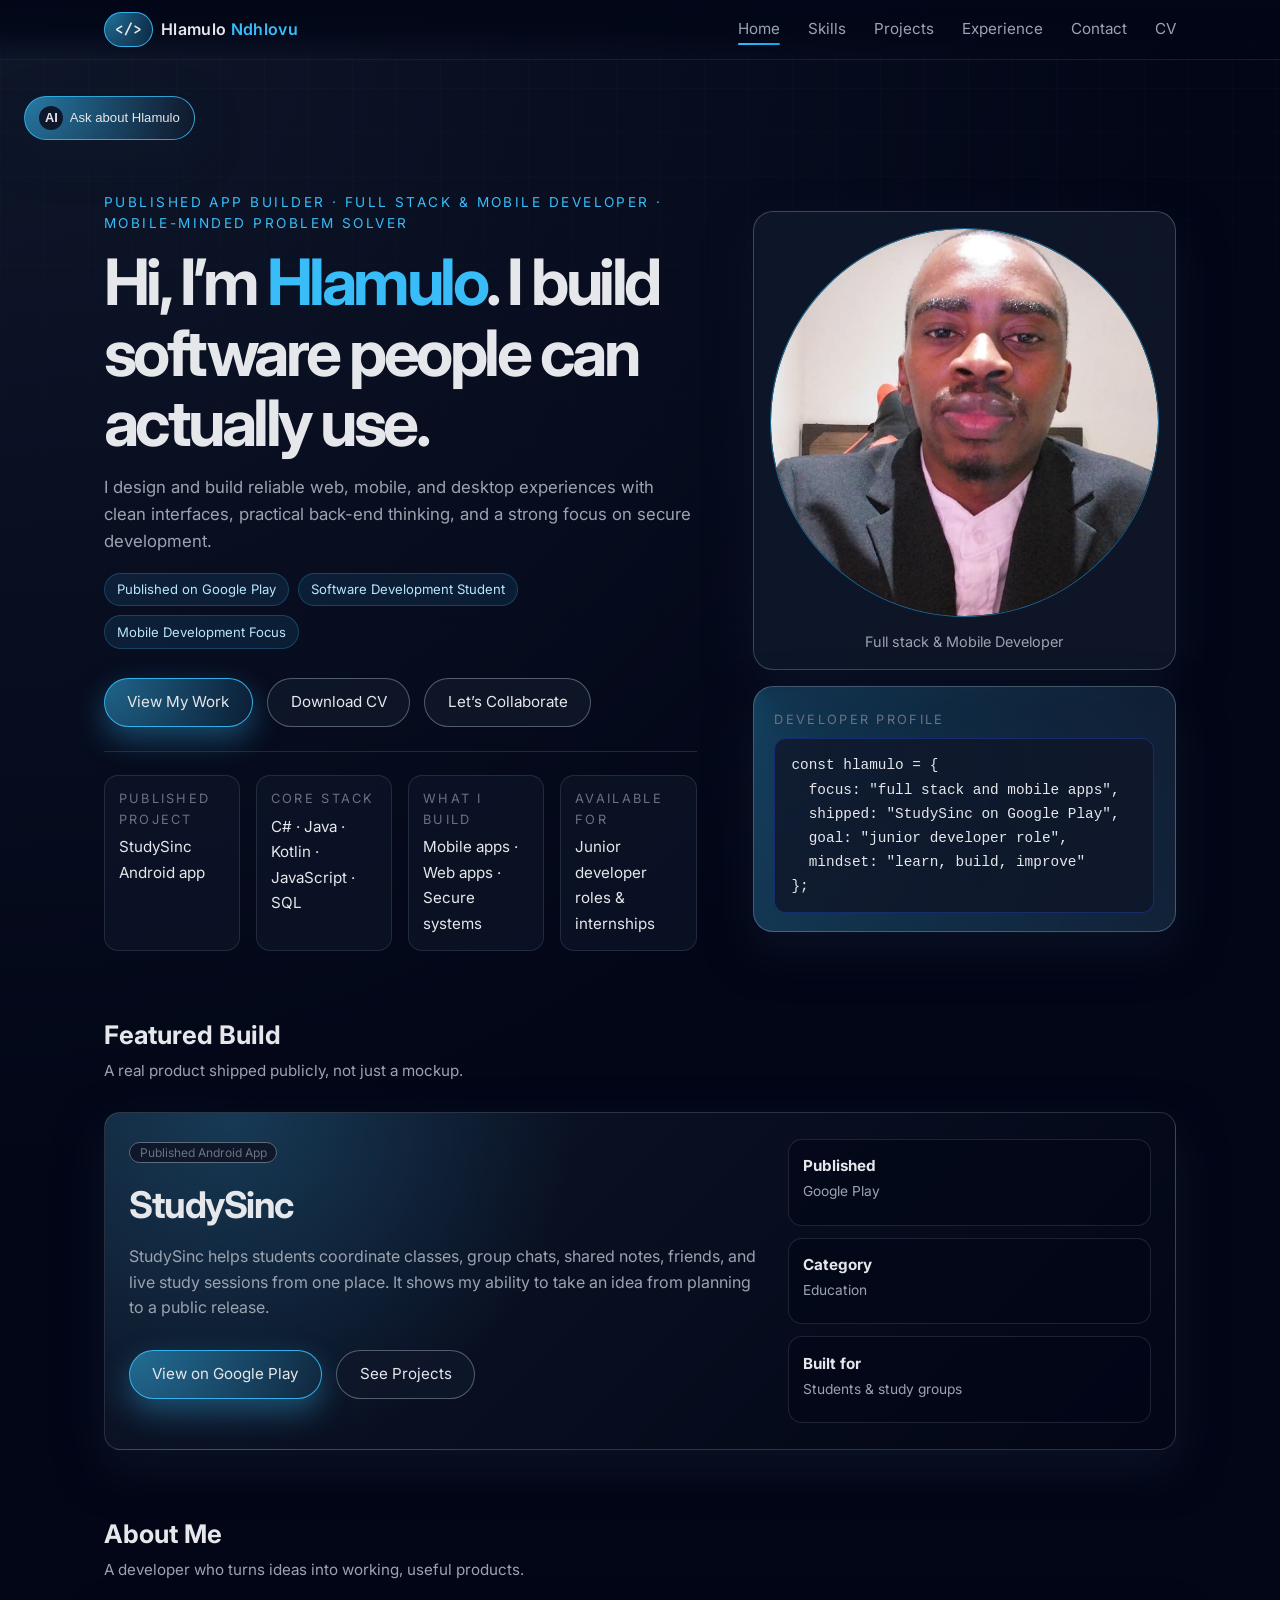
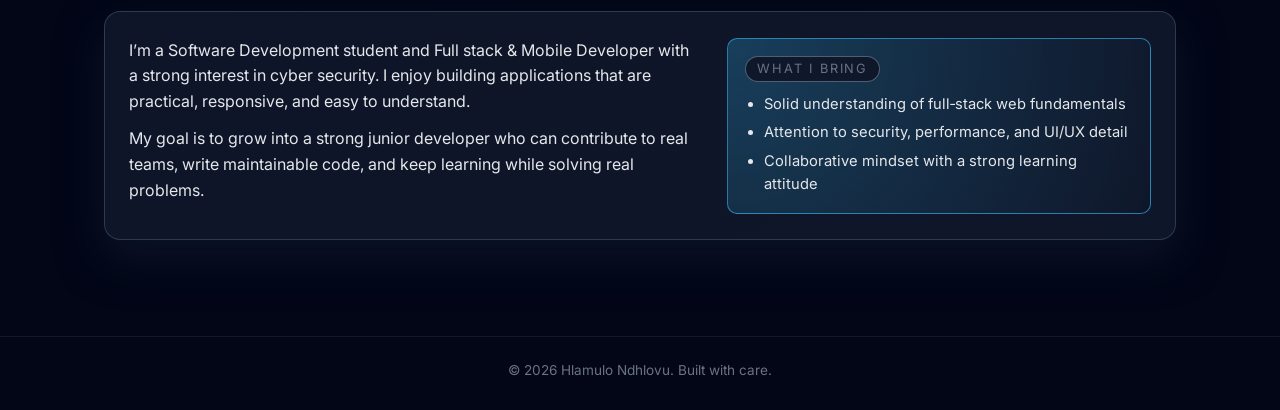
==== Portfolio/index.html @ 9fe0b308 "Add files via upload" ====
<!DOCTYPE html>
<html lang="en">
<head>
    <meta charset="UTF-8" />
    <meta name="viewport" content="width=device-width, initial-scale=1.0" />
    <title>Hlamulo Ndhlovu | Full stack & Mobile Developer</title>

    <!-- Fonts -->
    <link rel="preconnect" href="https://fonts.googleapis.com" />
    <link rel="preconnect" href="https://fonts.gstatic.com" crossorigin />
    <link href="https://fonts.googleapis.com/css2?family=Inter:wght@300;400;500;600;700&family=Fira+Code:wght@400;500&display=swap" rel="stylesheet" />

    <!-- Styles -->
    <link rel="stylesheet" href="style.css" />
    <link rel="stylesheet" href="mediaqueries.css" />
</head>
<body>
    <!-- Header / Navigation -->
    <header class="site-header">
        <nav class="nav" id="desktop-nav">
            <div class="nav-left">
                <a href="#hero" class="logo">
                    <span class="logo-mark">&lt;/&gt;</span>
                    <span class="logo-text">Hlamulo<span> Ndhlovu</span></span>
                </a>
            </div>
            <button class="nav-toggle" aria-label="Toggle navigation" id="nav-toggle">
                <span></span>
                <span></span>
            </button>
            <ul class="nav-links" id="nav-links">
                <li><a href="index.html">Home</a></li>
                <li><a href="skills.html">Skills</a></li>
                <li><a href="projects.html">Projects</a></li>
                <li><a href="experience.html">Experience</a></li>
                <li><a href="contact.html">Contact</a></li>
                <li><a href="cv.html">CV</a></li>
            </ul>
        </nav>
    </header>

    <!-- Hero Section -->
    <main>
        <section class="hero" id="hero">
            <div class="hero-content">
                <p class="hero-eyebrow">Published app builder · Full stack & Mobile Developer · Mobile-minded problem solver</p>
                <h1>Hi, I’m <span class="accent">Hlamulo</span>. I build software people can actually use.</h1>
                <p class="hero-subtitle">
                    I design and build reliable web, mobile, and desktop experiences with clean interfaces,
                    practical back-end thinking, and a strong focus on secure development.
                </p>
                <div class="hero-badges">
                    <span>Published on Google Play</span>
                    <span>Software Development Student</span>
                    <span>Mobile Development Focus</span>
                </div>
                <div class="hero-actions">
                    <a href="projects.html" class="btn primary">View My Work</a>
                    <a href="Hlamulo's Resume.pdf" class="btn ghost" download>Download CV</a>
                    <a href="contact.html" class="btn ghost">Let’s Collaborate</a>
                </div>
                <div class="hero-meta">
                    <div>
                        <span class="hero-label">Published project</span>
                        <span class="hero-value">StudySinc Android app</span>
                    </div>
                    <div>
                        <span class="hero-label">Core stack</span>
                        <span class="hero-value">C# · Java · Kotlin · JavaScript · SQL</span>
                    </div>
                    <div>
                        <span class="hero-label">What I build</span>
                        <span class="hero-value">Mobile apps · Web apps · Secure systems</span>
                    </div>
                    <div>
                        <span class="hero-label">Available for</span>
                        <span class="hero-value">Junior developer roles & internships</span>
                    </div>
                </div>
            </div>
            <div class="hero-aside">
                <div class="profile-photo-card">
                    <div class="profile-photo-frame">
                        <img
                            src="assets/profile-photo.jpg"
                            alt="Portrait of Hlamulo Ndhlovu"
                            onerror="this.style.display='none'; this.nextElementSibling.style.display='grid';"
                        />
                        <div class="profile-photo-placeholder">
                            <span>HN</span>
                            <small>Add your photo as<br />assets/profile-photo.jpg</small>
                        </div>
                    </div>
                    <p class="profile-photo-caption">Full stack & Mobile Developer</p>
                </div>
                <div class="hero-card">
                    <p class="code-title">Developer profile</p>
                    <pre class="code-block"><code>const hlamulo = {
  focus: "full stack and mobile apps",
  shipped: "StudySinc on Google Play",
  goal: "junior developer role",
  mindset: "learn, build, improve"
};</code></pre>
                </div>
            </div>
        </section>

        <section class="section spotlight-section">
            <div class="section-header">
                <h2>Featured Build</h2>
                <p>A real product shipped publicly, not just a mockup.</p>
            </div>
            <div class="section-body spotlight-card">
                <div>
                    <span class="project-tag">Published Android App</span>
                    <h3>StudySinc</h3>
                    <p>
                        StudySinc helps students coordinate classes, group chats, shared notes, friends,
                        and live study sessions from one place. It shows my ability to take an idea from
                        planning to a public release.
                    </p>
                    <div class="hero-actions">
                        <a href="https://play.google.com/store/apps/details?id=com.prokreatives.studysync&pcampaignid=web_share" class="btn primary" target="_blank" rel="noreferrer">View on Google Play</a>
                        <a href="projects.html" class="btn ghost">See Projects</a>
                    </div>
                </div>
                <div class="spotlight-metrics">
                    <div>
                        <strong>Published</strong>
                        <span>Google Play</span>
                    </div>
                    <div>
                        <strong>Category</strong>
                        <span>Education</span>
                    </div>
                    <div>
                        <strong>Built for</strong>
                        <span>Students & study groups</span>
                    </div>
                </div>
            </div>
        </section>

        <!-- About -->
        <section class="section" id="about">
            <div class="section-header">
                <h2>About Me</h2>
                <p>A developer who turns ideas into working, useful products.</p>
            </div>
            <div class="section-body about-grid">
                <div>
                    <p>
                        I’m a Software Development student and Full stack & Mobile Developer with a strong interest in cyber security.
                        I enjoy building applications that are practical, responsive, and easy to understand.
                    </p>
                    <p>
                        My goal is to grow into a strong junior developer who can contribute to real teams, write maintainable code,
                        and keep learning while solving real problems.
                    </p>
                </div>
                <div class="about-highlights">
                    <div class="pill-card">
                        <span class="pill-title">What I bring</span>
                        <ul>
                            <li>Solid understanding of full‑stack web fundamentals</li>
                            <li>Attention to security, performance, and UI/UX detail</li>
                            <li>Collaborative mindset with a strong learning attitude</li>
                        </ul>
                    </div>
                </div>
            </div>
        </section>
    </main>

    <footer class="site-footer">
        <p>© <span id="year"></span> Hlamulo Ndhlovu. Built with care.</p>
    </footer>

    <button class="ai-assistant-toggle" id="ai-toggle">
        <span>AI</span>
        <span>Ask about Hlamulo</span>
    </button>

    <div class="ai-assistant-window" id="ai-window">
        <div class="ai-assistant-header">
            <div class="ai-assistant-header-title">
                <div class="ai-assistant-avatar">H</div>
                <div class="ai-assistant-header-text">
                    <strong>Hlamulo AI</strong>
                    <span>Ask me about my skills, projects &amp; CV</span>
                </div>
            </div>
            <button class="ai-assistant-close" id="ai-close" aria-label="Close assistant">×</button>
        </div>
        <div class="ai-assistant-body" id="ai-messages">
            <div class="ai-message ai">
                Hi, I'm Hlamulo's portfolio assistant. Ask me about his skills, education, projects, CV, contact details, career goals, or what questions I can answer.
            </div>
        </div>
        <div class="ai-assistant-footer">
            <input
                type="text"
                class="ai-assistant-input"
                id="ai-input"
                placeholder="Ask something about Hlamulo..."
            />
            <button class="ai-assistant-send" id="ai-send">Send</button>
        </div>
    </div>

    <script src="script.js"></script>
</body>
</html>
---- Portfolio/style.css ----
/* =========================
   Base & Theme
   ========================= */
*,
*::before,
*::after {
    box-sizing: border-box;
    margin: 0;
    padding: 0;
}

:root {
    --bg: #020617;
    --bg-elevated: #020617;
    --bg-soft: #020617;
    --surface: #020617;
    --surface-soft: #020617;
    --border-subtle: rgba(148, 163, 184, 0.25);
    --accent: #38bdf8;
    --accent-soft: rgba(56, 189, 248, 0.15);
    --accent-strong: #0ea5e9;
    --text-main: #e5e7eb;
    --text-muted: #9ca3af;
    --text-subtle: #6b7280;
    --danger: #f97373;
    --shadow-soft: 0 18px 45px rgba(15, 23, 42, 0.75);
    --radius-lg: 16px;
    --radius-md: 10px;
    --radius-pill: 999px;
    --transition-fast: 0.18s ease-out;
    --transition-med: 0.24s ease;
    --nav-height: 72px;
}

html {
    scroll-behavior: smooth;
}

body {
    min-height: 100vh;
    font-family: "Inter", system-ui, -apple-system, BlinkMacSystemFont, "Segoe UI", sans-serif;
    background: radial-gradient(circle at top left, #0f172a 0, #020617 50%, #020617 100%);
    color: var(--text-main);
    line-height: 1.6;
    -webkit-font-smoothing: antialiased;
}

body::before {
    content: "";
    position: fixed;
    inset: 0;
    pointer-events: none;
    background:
        linear-gradient(rgba(148, 163, 184, 0.035) 1px, transparent 1px),
        linear-gradient(90deg, rgba(148, 163, 184, 0.035) 1px, transparent 1px);
    background-size: 44px 44px;
    mask-image: linear-gradient(to bottom, rgba(0, 0, 0, 0.85), transparent 75%);
    z-index: -1;
}

img {
    max-width: 100%;
    display: block;
}

a {
    color: inherit;
    text-decoration: none;
}

ul {
    list-style: none;
}

main {
    max-width: 1120px;
    margin: 0 auto;
    padding: 5.5rem 1.5rem 4rem;
}

.accent {
    color: var(--accent);
}

/* =========================
   Header & Navigation
   ========================= */
.site-header {
    position: sticky;
    top: 0;
    z-index: 20;
    backdrop-filter: blur(18px);
    background: linear-gradient(to bottom, rgba(2, 6, 23, 0.96), rgba(2, 6, 23, 0.85), transparent);
    border-bottom: 1px solid rgba(148, 163, 184, 0.15);
}

.nav {
    max-width: 1120px;
    margin: 0 auto;
    padding: 0.75rem 1.5rem;
    display: flex;
    align-items: center;
    justify-content: space-between;
    gap: 1rem;
}

.logo {
    display: inline-flex;
    align-items: center;
    gap: 0.5rem;
    font-weight: 600;
    letter-spacing: 0.02em;
    color: var(--text-main);
}

.logo-mark {
    padding: 0.3rem 0.6rem;
    border-radius: var(--radius-pill);
    background: radial-gradient(circle at 0 0, rgba(56, 189, 248, 0.6), rgba(56, 189, 248, 0.15));
    border: 1px solid rgba(56, 189, 248, 0.9);
    font-family: "Fira Code", ui-monospace, SFMono-Regular, Menlo, Monaco, Consolas, "Liberation Mono", "Courier New", monospace;
    font-size: 0.9rem;
}

.logo-text span:last-child {
    color: var(--accent);
}

.nav-links {
    display: flex;
    align-items: center;
    gap: 1.75rem;
    font-size: 0.95rem;
    color: var(--text-muted);
}

.nav-links a {
    position: relative;
    padding-block: 0.4rem;
    transition: color var(--transition-fast);
}

.nav-links a::after {
    content: "";
    position: absolute;
    left: 0;
    bottom: 0;
    width: 0;
    height: 2px;
    border-radius: 999px;
    background: linear-gradient(to right, var(--accent), var(--accent-strong));
    transition: width var(--transition-fast);
}

.nav-links a:hover {
    color: var(--text-main);
}

.nav-links a:hover::after,
.nav-links a.active::after {
    width: 100%;
}

.nav-toggle {
    display: none;
    width: 40px;
    height: 40px;
    border-radius: 999px;
    border: 1px solid rgba(148, 163, 184, 0.3);
    background: radial-gradient(circle at 30% 0, rgba(56, 189, 248, 0.3), rgba(15, 23, 42, 1));
    display: none;
    align-items: center;
    justify-content: center;
    gap: 6px;
    flex-direction: column;
    cursor: pointer;
    padding: 0;
}

.nav-toggle span {
    width: 18px;
    height: 2px;
    border-radius: 999px;
    background: #e5e7eb;
    transition: transform var(--transition-fast), opacity var(--transition-fast);
}

.nav-toggle.is-open span:nth-child(1) {
    transform: translateY(4px) rotate(45deg);
}

.nav-toggle.is-open span:nth-child(2) {
    transform: translateY(-4px) rotate(-45deg);
}

/* =========================
   Hero
   ========================= */
.hero {
    display: grid;
    grid-template-columns: minmax(0, 3.5fr) minmax(0, 2.5fr);
    gap: 3.5rem;
    align-items: center;
    padding-top: 2.75rem;
}

.hero-eyebrow {
    font-size: 0.85rem;
    text-transform: uppercase;
    letter-spacing: 0.18em;
    color: var(--accent);
    margin-bottom: 0.75rem;
}

.hero h1 {
    max-width: 44rem;
    font-size: clamp(2.8rem, 5vw, 4.8rem);
    line-height: 1.1;
    margin-bottom: 1rem;
    letter-spacing: -0.055em;
}

.hero-subtitle {
    color: var(--text-muted);
    max-width: 40rem;
    font-size: 1.05rem;
}

.hero-badges {
    display: flex;
    flex-wrap: wrap;
    gap: 0.55rem;
    margin-top: 1.1rem;
}

.hero-badges span {
    padding: 0.34rem 0.75rem;
    border-radius: var(--radius-pill);
    background: rgba(56, 189, 248, 0.1);
    border: 1px solid rgba(56, 189, 248, 0.24);
    color: #bae6fd;
    font-size: 0.82rem;
}

.hero-actions {
    margin: 1.8rem 0 1.5rem;
    display: flex;
    flex-wrap: wrap;
    gap: 0.9rem;
}

.btn {
    display: inline-flex;
    align-items: center;
    justify-content: center;
    gap: 0.35rem;
    padding: 0.72rem 1.4rem;
    border-radius: var(--radius-pill);
    font-size: 0.95rem;
    border: 1px solid transparent;
    cursor: pointer;
    transition: transform 0.14s ease-out, box-shadow 0.16s ease-out, background var(--transition-fast), border-color var(--transition-fast), color var(--transition-fast);
}

.btn.primary {
    background: radial-gradient(circle at 0 0, rgba(56, 189, 248, 0.5), rgba(56, 189, 248, 0.1));
    border-color: rgba(56, 189, 248, 0.9);
    color: #e5e7eb;
    box-shadow: 0 12px 30px rgba(56, 189, 248, 0.35);
}

.btn.primary:hover {
    transform: translateY(-1px);
    box-shadow: 0 16px 40px rgba(56, 189, 248, 0.5);
}

.btn.ghost {
    border-color: rgba(148, 163, 184, 0.5);
    background: rgba(15, 23, 42, 0.9);
    color: var(--text-main);
}

.btn.ghost:hover {
    border-color: rgba(56, 189, 248, 0.8);
    color: var(--accent);
}

.btn.full-width {
    width: 100%;
}

.hero-meta {
    display: grid;
    grid-template-columns: repeat(4, minmax(0, 1fr));
    gap: 1rem;
    padding-top: 1.4rem;
    border-top: 1px solid rgba(31, 41, 55, 1);
    margin-top: 0.75rem;
}

.hero-meta > div {
    padding: 0.85rem;
    border-radius: 14px;
    background: rgba(15, 23, 42, 0.62);
    border: 1px solid rgba(148, 163, 184, 0.18);
}

.hero-label {
    display: block;
    font-size: 0.8rem;
    text-transform: uppercase;
    letter-spacing: 0.18em;
    color: var(--text-subtle);
    margin-bottom: 0.25rem;
}

.hero-value {
    font-size: 0.95rem;
    color: var(--text-main);
}

.hero-aside {
    position: relative;
    display: grid;
    gap: 1rem;
}

.profile-photo-card {
    border-radius: 20px;
    padding: 1rem;
    background: rgba(15, 23, 42, 0.92);
    border: 1px solid rgba(148, 163, 184, 0.35);
    box-shadow: var(--shadow-soft);
}

.profile-photo-frame {
    aspect-ratio: 1 / 1;
    overflow: hidden;
    border-radius: 50%;
    border: 1px solid rgba(56, 189, 248, 0.45);
    background: radial-gradient(circle at 0 0, rgba(56, 189, 248, 0.25), rgba(2, 6, 23, 0.98));
}

.profile-photo-frame img,
.profile-photo-placeholder {
    width: 100%;
    height: 100%;
}

.profile-photo-frame img {
    border-radius: inherit;
    object-fit: cover;
}

.profile-photo-placeholder {
    display: grid;
    place-items: center;
    gap: 0.5rem;
    text-align: center;
    color: var(--text-muted);
}

.profile-photo-placeholder span {
    display: inline-flex;
    align-items: center;
    justify-content: center;
    width: 4rem;
    height: 4rem;
    border-radius: 999px;
    background: rgba(56, 189, 248, 0.16);
    border: 1px solid rgba(56, 189, 248, 0.6);
    color: var(--accent);
    font-weight: 700;
    font-size: 1.4rem;
}

.profile-photo-placeholder small {
    font-size: 0.85rem;
}

.profile-photo-caption {
    margin-top: 0.8rem;
    color: var(--text-muted);
    font-size: 0.9rem;
    text-align: center;
}

.hero-card {
    position: relative;
    border-radius: 20px;
    padding: 1.4rem 1.3rem 1.1rem;
    background: radial-gradient(circle at 0 0, rgba(56, 189, 248, 0.2), rgba(15, 23, 42, 0.98));
    border: 1px solid rgba(148, 163, 184, 0.4);
    box-shadow: var(--shadow-soft);
}

.hero-card::before {
    content: "";
    position: absolute;
    inset: -1px;
    border-radius: inherit;
    background: conic-gradient(from 180deg at 0% 0%, rgba(56, 189, 248, 0.7), transparent, transparent, rgba(56, 189, 248, 0.7));
    opacity: 0.2;
    z-index: -1;
}

.code-title {
    font-size: 0.8rem;
    text-transform: uppercase;
    letter-spacing: 0.18em;
    color: var(--text-subtle);
    margin-bottom: 0.5rem;
}

.code-block {
    font-family: "Fira Code", ui-monospace, SFMono-Regular, Menlo, Monaco, Consolas, "Liberation Mono", "Courier New", monospace;
    font-size: 0.9rem;
    color: #e5e7eb;
    background: radial-gradient(circle at 0 0, rgba(15, 23, 42, 0.8), rgba(15, 23, 42, 0.95));
    border-radius: 12px;
    padding: 0.9rem 1rem;
    border: 1px solid rgba(30, 64, 175, 0.5);
    overflow-x: auto;
}

/* =========================
   Sections
   ========================= */
.section {
    margin-top: 4rem;
}

.section-header {
    margin-bottom: 1.8rem;
}

.section-header h2 {
    font-size: 1.6rem;
    margin-bottom: 0.2rem;
}

.section-header p {
    font-size: 0.95rem;
    color: var(--text-muted);
}

.section-body {
    background: radial-gradient(circle at 0 0, rgba(15, 23, 42, 0.9), rgba(15, 23, 42, 0.95));
    border-radius: var(--radius-lg);
    border: 1px solid var(--border-subtle);
    padding: 1.6rem 1.5rem;
    box-shadow: 0 18px 45px rgba(15, 23, 42, 0.8);
}

.spotlight-card {
    display: grid;
    grid-template-columns: minmax(0, 1.4fr) minmax(260px, 0.8fr);
    gap: 1.5rem;
    align-items: stretch;
    background:
        radial-gradient(circle at 12% 0%, rgba(56, 189, 248, 0.22), transparent 34%),
        linear-gradient(135deg, rgba(15, 23, 42, 0.98), rgba(2, 6, 23, 0.96));
}

.spotlight-card h3 {
    margin-top: 0.7rem;
    font-size: clamp(1.6rem, 3vw, 2.3rem);
    letter-spacing: -0.04em;
}

.spotlight-card p {
    max-width: 44rem;
    color: var(--text-muted);
    margin-top: 0.6rem;
}

.spotlight-metrics {
    display: grid;
    gap: 0.75rem;
}

.spotlight-metrics div,
.project-impact div {
    padding: 0.9rem;
    border-radius: 14px;
    background: rgba(2, 6, 23, 0.58);
    border: 1px solid rgba(148, 163, 184, 0.18);
}

.spotlight-metrics strong,
.project-impact strong {
    display: block;
    color: var(--text-main);
    font-size: 0.95rem;
}

.spotlight-metrics span,
.project-impact span {
    display: block;
    color: var(--text-muted);
    font-size: 0.86rem;
    margin-top: 0.1rem;
}

/* Scroll reveal */
.reveal {
    opacity: 0;
    transform: translateY(16px);
    filter: blur(4px);
    transition:
        opacity 0.55s ease-out,
        transform 0.55s ease-out,
        filter 0.55s ease-out;
}

.reveal-visible {
    opacity: 1;
    transform: translateY(0);
    filter: blur(0);
}

@media (prefers-reduced-motion: reduce) {
    .reveal {
        opacity: 1;
        transform: none;
        filter: none;
    }
}

/* About */
.about-grid {
    display: grid;
    grid-template-columns: minmax(0, 2fr) minmax(0, 1.5fr);
    gap: 2rem;
}

.about-grid p + p {
    margin-top: 0.75rem;
}

.about-highlights {
    display: flex;
    align-items: stretch;
}

.pill-card {
    width: 100%;
    padding: 1rem 1.1rem;
    border-radius: var(--radius-md);
    border: 1px solid rgba(56, 189, 248, 0.6);
    background: radial-gradient(circle at 0 0, rgba(56, 189, 248, 0.25), rgba(15, 23, 42, 0.95));
}

.pill-card .pill-title {
    display: inline-flex;
    align-items: center;
    gap: 0.4rem;
    padding: 0.12rem 0.7rem;
    border-radius: 999px;
    background: rgba(15, 23, 42, 0.95);
    border: 1px solid rgba(148, 163, 184, 0.5);
    font-size: 0.8rem;
    text-transform: uppercase;
    letter-spacing: 0.14em;
    color: var(--text-subtle);
    margin-bottom: 0.7rem;
}

.pill-card ul {
    list-style: disc;
    padding-left: 1.2rem;
    color: var(--text-main);
    font-size: 0.92rem;
}

.pill-card li + li {
    margin-top: 0.3rem;
}

/* Skills */
.skills-grid {
    display: grid;
    grid-template-columns: repeat(3, minmax(0, 1fr));
    gap: 1.6rem;
}

.skill-column h3 {
    font-size: 1rem;
    margin-bottom: 0.65rem;
}

.skill-column ul {
    display: grid;
    gap: 0.25rem;
    font-size: 0.92rem;
    color: var(--text-muted);
}

.skill-column li::before {
    content: "▹";
    display: inline-block;
    margin-right: 0.4rem;
    color: var(--accent);
}

/* Experience */
.timeline {
    border-left: 1px solid rgba(55, 65, 81, 1);
    padding-left: 1.4rem;
    display: grid;
    gap: 1.4rem;
}

.timeline-item {
    position: relative;
}

.timeline-dot {
    position: absolute;
    left: -1.8rem;
    top: 0.15rem;
    width: 0.75rem;
    height: 0.75rem;
    border-radius: 999px;
    background: radial-gradient(circle at 30% 0, rgba(56, 189, 248, 0.8), rgba(30, 64, 175, 1));
    box-shadow: 0 0 0 4px rgba(56, 189, 248, 0.25);
}

.timeline-meta {
    display: flex;
    justify-content: space-between;
    align-items: baseline;
    gap: 0.75rem;
    margin-bottom: 0.25rem;
}

.timeline-role {
    font-weight: 500;
}

.timeline-time {
    font-size: 0.86rem;
    color: var(--text-subtle);
}

.timeline p {
    font-size: 0.94rem;
    color: var(--text-muted);
}

/* Projects */
.project-grid {
    display: grid;
    grid-template-columns: repeat(3, minmax(0, 1fr));
    gap: 1.5rem;
}

.project-filters {
    display: flex;
    flex-wrap: wrap;
    gap: 0.6rem;
    margin-bottom: 1.3rem;
}

.project-filter.is-active {
    border-color: rgba(56, 189, 248, 0.9);
    color: var(--accent);
}

.project-card {
    border-radius: 14px;
    padding: 1.1rem 1.1rem 1rem;
    background: radial-gradient(circle at 0 0, rgba(15, 23, 42, 0.95), rgba(15, 23, 42, 0.98));
    border: 1px solid rgba(30, 64, 175, 0.6);
    transition: transform 0.16s ease-out, box-shadow 0.18s ease-out, border-color var(--transition-fast), background var(--transition-fast);
}

.featured-project {
    grid-column: span 3;
    padding: 1.4rem;
    background:
        radial-gradient(circle at 0 0, rgba(56, 189, 248, 0.2), transparent 30%),
        radial-gradient(circle at 100% 0, rgba(14, 165, 233, 0.15), transparent 28%),
        rgba(15, 23, 42, 0.98);
}

.project-card:hover {
    transform: translateY(-3px);
    box-shadow: 0 16px 40px rgba(15, 23, 42, 0.95);
    border-color: rgba(56, 189, 248, 0.6);
    background: radial-gradient(circle at 0 0, rgba(15, 23, 42, 0.9), rgba(15, 23, 42, 1));
}

.project-header {
    display: flex;
    align-items: center;
    justify-content: space-between;
    gap: 0.75rem;
    margin-bottom: 0.4rem;
}

.project-header h3 {
    font-size: 1.02rem;
}

.project-tag {
    font-size: 0.75rem;
    padding: 0.15rem 0.6rem;
    border-radius: 999px;
    background: rgba(15, 23, 42, 1);
    border: 1px solid rgba(148, 163, 184, 0.6);
    color: var(--text-subtle);
}

.project-description {
    font-size: 0.9rem;
    color: var(--text-muted);
    margin-top: 0.2rem;
}

.project-impact {
    display: grid;
    grid-template-columns: repeat(3, minmax(0, 1fr));
    gap: 0.75rem;
    margin-top: 1rem;
}

.project-tech {
    display: flex;
    flex-wrap: wrap;
    gap: 0.4rem;
    margin: 0.75rem 0 0.9rem;
    font-size: 0.8rem;
    color: var(--text-subtle);
}

.project-tech li {
    padding: 0.16rem 0.55rem;
    border-radius: 999px;
    border: 1px solid rgba(31, 41, 55, 1);
    background: rgba(15, 23, 42, 0.9);
}

.project-links {
    display: flex;
    gap: 0.8rem;
    font-size: 0.85rem;
}

.project-links a {
    color: var(--accent);
}

.project-links a:hover {
    text-decoration: underline;
}

/* Contact */
.contact-grid {
    display: grid;
    grid-template-columns: minmax(0, 1.4fr) minmax(0, 1.8fr);
    gap: 1.75rem;
}

.contact-grid p {
    font-size: 0.95rem;
    color: var(--text-muted);
}

.contact-list {
    margin-top: 0.75rem;
    display: grid;
    gap: 0.4rem;
    font-size: 0.9rem;
}

.contact-list span {
    color: var(--text-subtle);
    margin-right: 0.3rem;
}

.contact-list a {
    color: var(--accent);
}

.contact-list a:hover {
    text-decoration: underline;
}

.contact-form {
    display: grid;
    gap: 0.9rem;
}

.field {
    display: grid;
    gap: 0.25rem;
}

.field label {
    font-size: 0.86rem;
    color: var(--text-subtle);
}

.field-error label {
    color: var(--danger);
}

input,
textarea {
    width: 100%;
    border-radius: 10px;
    border: 1px solid rgba(31, 41, 55, 1);
    background: rgba(15, 23, 42, 0.96);
    color: var(--text-main);
    padding: 0.6rem 0.7rem;
    font-size: 0.92rem;
    outline: none;
    transition: border-color var(--transition-fast), box-shadow var(--transition-fast), background var(--transition-fast);
    font-family: inherit;
}

textarea {
    resize: vertical;
    min-height: 120px;
}

input::placeholder,
textarea::placeholder {
    color: var(--text-subtle);
}

input:focus,
textarea:focus {
    border-color: rgba(56, 189, 248, 0.8);
    box-shadow: 0 0 0 1px rgba(56, 189, 248, 0.5);
    background: rgba(15, 23, 42, 0.98);
}

.field-error input,
.field-error textarea {
    border-color: var(--danger);
    box-shadow: 0 0 0 1px rgba(248, 113, 113, 0.5);
}

.form-note {
    margin-top: 0.25rem;
    font-size: 0.8rem;
    color: var(--text-subtle);
}

.form-status {
    margin-top: 0.1rem;
    font-size: 0.82rem;
    color: var(--text-subtle);
}

.form-status.is-error {
    color: var(--danger);
}

.form-status.is-success {
    color: var(--accent);
}

/* Footer */
.site-footer {
    border-top: 1px solid rgba(15, 23, 42, 1);
    padding: 1.4rem 1.5rem 1.8rem;
    margin-top: 2rem;
    text-align: center;
    color: var(--text-subtle);
    font-size: 0.85rem;
}

.site-footer p {
    max-width: 1120px;
    margin: 0 auto;
}

/* =========================
   AI Assistant
   ========================= */
.ai-assistant-toggle {
    position: fixed;
    top: 6rem;
    left: 1.5rem;
    z-index: 30;
    display: inline-flex;
    align-items: center;
    gap: 0.4rem;
    padding: 0.55rem 0.9rem;
    border-radius: 999px;
    border: 1px solid rgba(56, 189, 248, 0.8);
    background: radial-gradient(circle at 0 0, rgba(56, 189, 248, 0.6), rgba(15, 23, 42, 0.98));
    color: #e5e7eb;
    font-size: 0.82rem;
    cursor: pointer;
    box-shadow: 0 16px 40px rgba(15, 23, 42, 0.95);
    transition: transform 0.16s ease-out, box-shadow 0.18s ease-out, background var(--transition-fast);
}

.ai-assistant-toggle span:first-child {
    display: inline-flex;
    align-items: center;
    justify-content: center;
    width: 1.5rem;
    height: 1.5rem;
    border-radius: 999px;
    background: rgba(15, 23, 42, 1);
    font-weight: 600;
    font-size: 0.8rem;
}

.ai-assistant-toggle span:last-child {
    white-space: nowrap;
    color: var(--text-main);
}

.ai-assistant-toggle:hover {
    transform: translateY(-1px);
    box-shadow: 0 20px 50px rgba(15, 23, 42, 1);
}

.ai-assistant-window {
    position: fixed;
    top: 7.6rem;
    left: 1.5rem;
    width: min(320px, 80vw);
    max-height: 380px;
    display: flex;
    flex-direction: column;
    border-radius: 14px;
    background: radial-gradient(circle at 0 0, rgba(15, 23, 42, 0.98), rgba(15, 23, 42, 1));
    border: 1px solid rgba(30, 64, 175, 0.7);
    box-shadow: 0 22px 55px rgba(15, 23, 42, 1);
    overflow: hidden;
    z-index: 40;
    opacity: 0;
    pointer-events: none;
    transform: translateY(12px);
    transition: opacity 0.18s ease-out, transform 0.18s ease-out;
}

.ai-assistant-window.is-open {
    opacity: 1;
    pointer-events: auto;
    transform: translateY(0);
}

.ai-assistant-header {
    display: flex;
    align-items: center;
    justify-content: space-between;
    gap: 0.5rem;
    padding: 0.6rem 0.7rem;
    border-bottom: 1px solid rgba(31, 41, 55, 1);
    background: radial-gradient(circle at 0 0, rgba(15, 23, 42, 1), rgba(15, 23, 42, 0.98));
}

.ai-assistant-header-title {
    display: flex;
    align-items: center;
    gap: 0.5rem;
}

.ai-assistant-avatar {
    width: 1.6rem;
    height: 1.6rem;
    border-radius: 999px;
    display: inline-flex;
    align-items: center;
    justify-content: center;
    background: radial-gradient(circle at 0 0, rgba(56, 189, 248, 0.7), rgba(30, 64, 175, 1));
    font-size: 0.9rem;
    font-weight: 600;
}

.ai-assistant-header-text {
    display: flex;
    flex-direction: column;
    gap: 0.1rem;
}

.ai-assistant-header-text span {
    font-size: 0.78rem;
    color: var(--text-subtle);
}

.ai-assistant-close {
    border: none;
    background: transparent;
    color: var(--text-subtle);
    cursor: pointer;
    font-size: 1.1rem;
    line-height: 1;
}

.ai-assistant-body {
    padding: 0.7rem 0.7rem 0.5rem;
    display: flex;
    flex-direction: column;
    gap: 0.45rem;
    font-size: 0.83rem;
    color: var(--text-main);
    overflow-y: auto;
}

.ai-message {
    padding: 0.4rem 0.55rem;
    border-radius: 0.6rem;
    max-width: 90%;
}

.ai-message.ai {
    align-self: flex-start;
    background: rgba(15, 23, 42, 0.95);
    border: 1px solid rgba(30, 64, 175, 0.8);
}

.ai-message.user {
    align-self: flex-end;
    background: rgba(56, 189, 248, 0.16);
    border: 1px solid rgba(56, 189, 248, 0.6);
}

.ai-assistant-footer {
    padding: 0.5rem 0.6rem 0.55rem;
    display: flex;
    align-items: center;
    gap: 0.4rem;
    border-top: 1px solid rgba(31, 41, 55, 1);
}

.ai-assistant-input {
    flex: 1;
    border-radius: 999px;
    border: 1px solid rgba(31, 41, 55, 1);
    background: rgba(15, 23, 42, 0.96);
    color: var(--text-main);
    padding: 0.45rem 0.7rem;
    font-size: 0.82rem;
    outline: none;
}

.ai-assistant-input::placeholder {
    color: var(--text-subtle);
}

.ai-assistant-send {
    border-radius: 999px;
    border: 1px solid rgba(56, 189, 248, 0.8);
    background: radial-gradient(circle at 0 0, rgba(56, 189, 248, 0.5), rgba(56, 189, 248, 0.18));
    color: #e5e7eb;
    padding: 0.35rem 0.7rem;
    font-size: 0.8rem;
    cursor: pointer;
}

@media (max-width: 640px) {
    .ai-assistant-toggle {
        left: 1.1rem;
        top: auto;
        bottom: 1.2rem;
    }

    .ai-assistant-window {
        left: 0.9rem;
        right: 0.9rem;
        top: auto;
        width: auto;
        max-width: none;
    }
}
---- Portfolio/mediaqueries.css ----
/* Responsive tweaks */

@media (max-width: 960px) {
    .nav {
        padding-inline: 1.1rem;
    }

    .nav-links {
        position: absolute;
        inset-inline: 1.1rem;
        top: calc(var(--nav-height) + 0.5rem);
        flex-direction: column;
        gap: 0.9rem;
        padding: 0.9rem 1rem;
        border-radius: 14px;
        background: radial-gradient(circle at 0 0, rgba(15, 23, 42, 0.97), rgba(15, 23, 42, 0.99));
        border: 1px solid rgba(31, 41, 55, 1);
        box-shadow: 0 18px 40px rgba(15, 23, 42, 0.9);
        transform-origin: top right;
        transform: scale(0.98) translateY(-6px);
        opacity: 0;
        pointer-events: none;
        transition: opacity 0.16s ease-out, transform 0.18s ease-out;
    }

    .nav-links.is-open {
        opacity: 1;
        pointer-events: auto;
        transform: scale(1) translateY(0);
    }

    .nav-toggle {
        display: inline-flex;
    }

    .hero {
        grid-template-columns: minmax(0, 1fr);
        gap: 2.4rem;
    }

    .hero-meta {
        grid-template-columns: repeat(2, minmax(0, 1fr));
    }

    .about-grid,
    .skills-grid,
    .project-grid,
    .contact-grid {
        grid-template-columns: minmax(0, 1fr);
    }

    .spotlight-card,
    .project-impact {
        grid-template-columns: minmax(0, 1fr);
    }

    .featured-project {
        grid-column: span 1;
    }

    .section-body {
        padding-inline: 1.2rem;
    }
}

@media (max-width: 640px) {
    main {
        padding-inline: 1.15rem;
        padding-top: 5rem;
    }

    .hero-actions {
        flex-direction: column;
        align-items: stretch;
    }

    .hero-meta {
        grid-template-columns: minmax(0, 1fr);
    }

    .section {
        margin-top: 3.4rem;
    }

    .section-body {
        padding-block: 1.3rem;
    }

    .timeline {
        padding-left: 1.1rem;
    }

    .project-grid {
        gap: 1.1rem;
    }
}
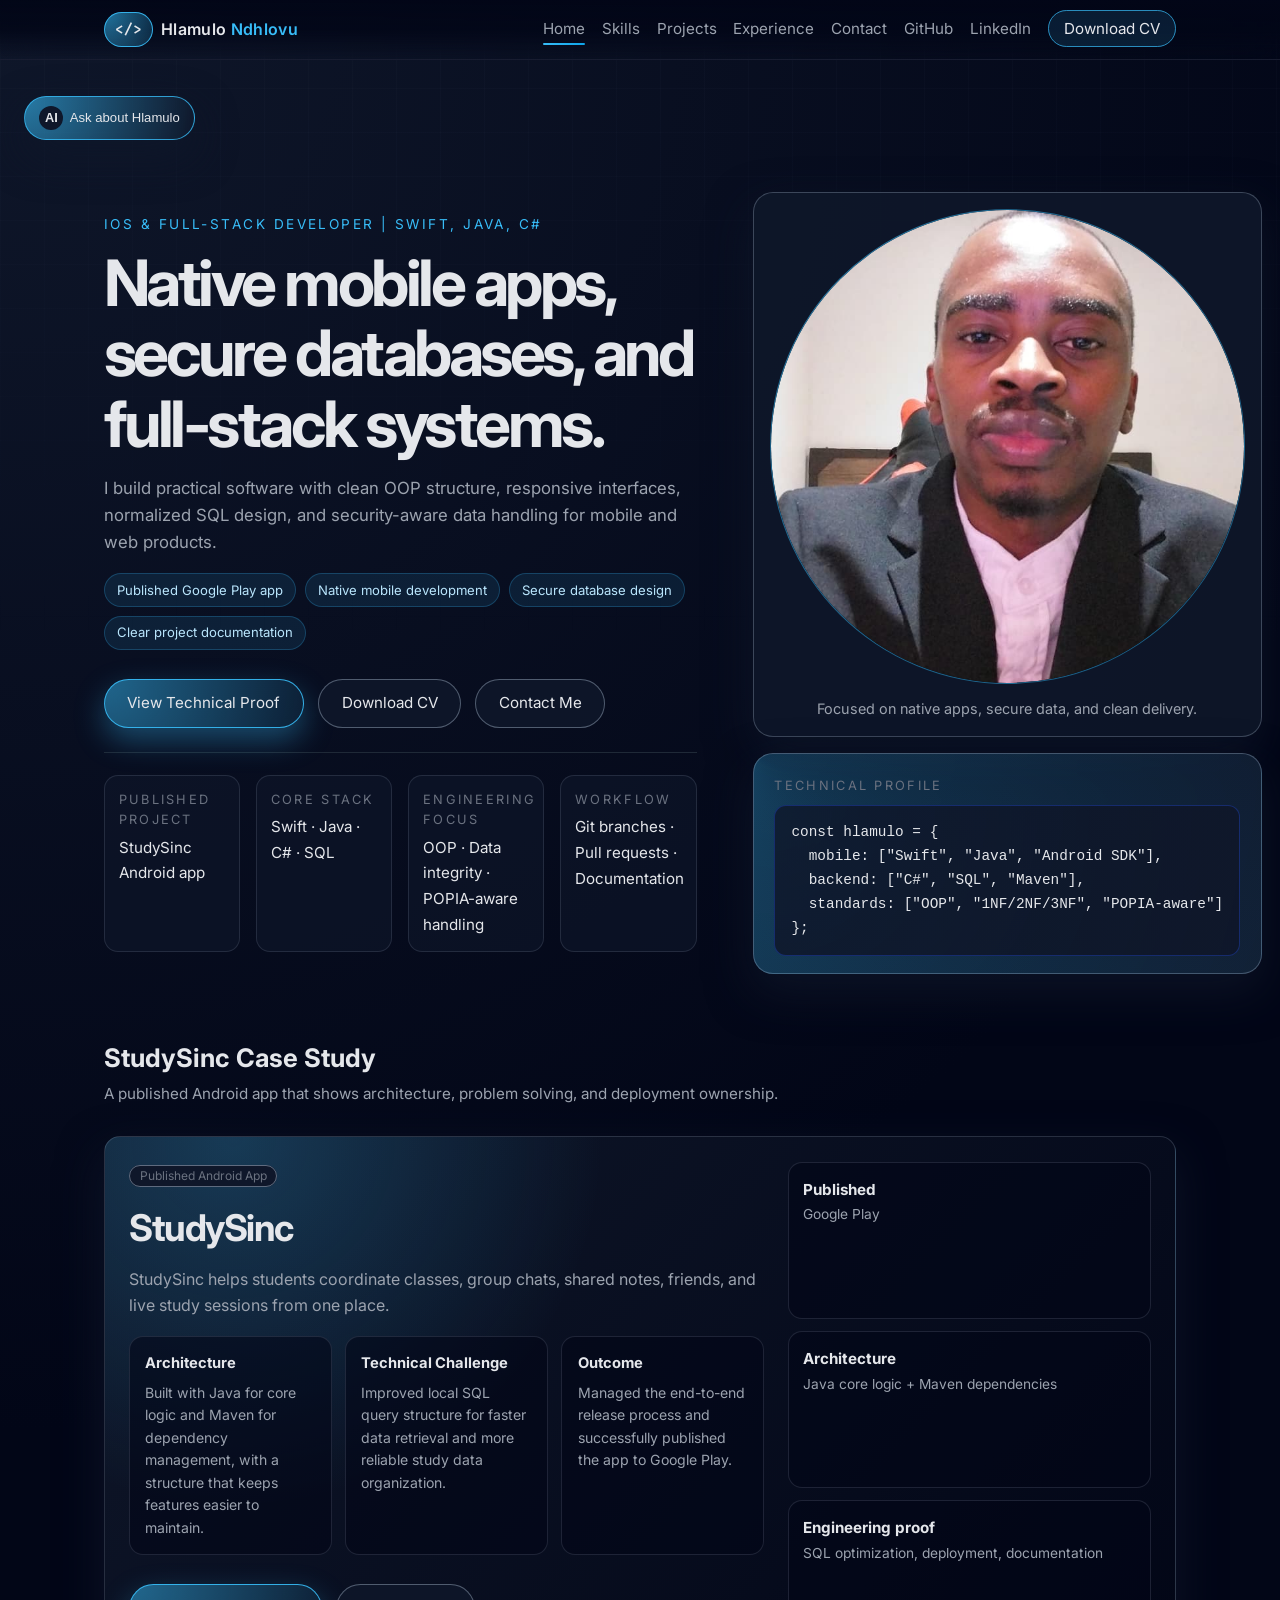
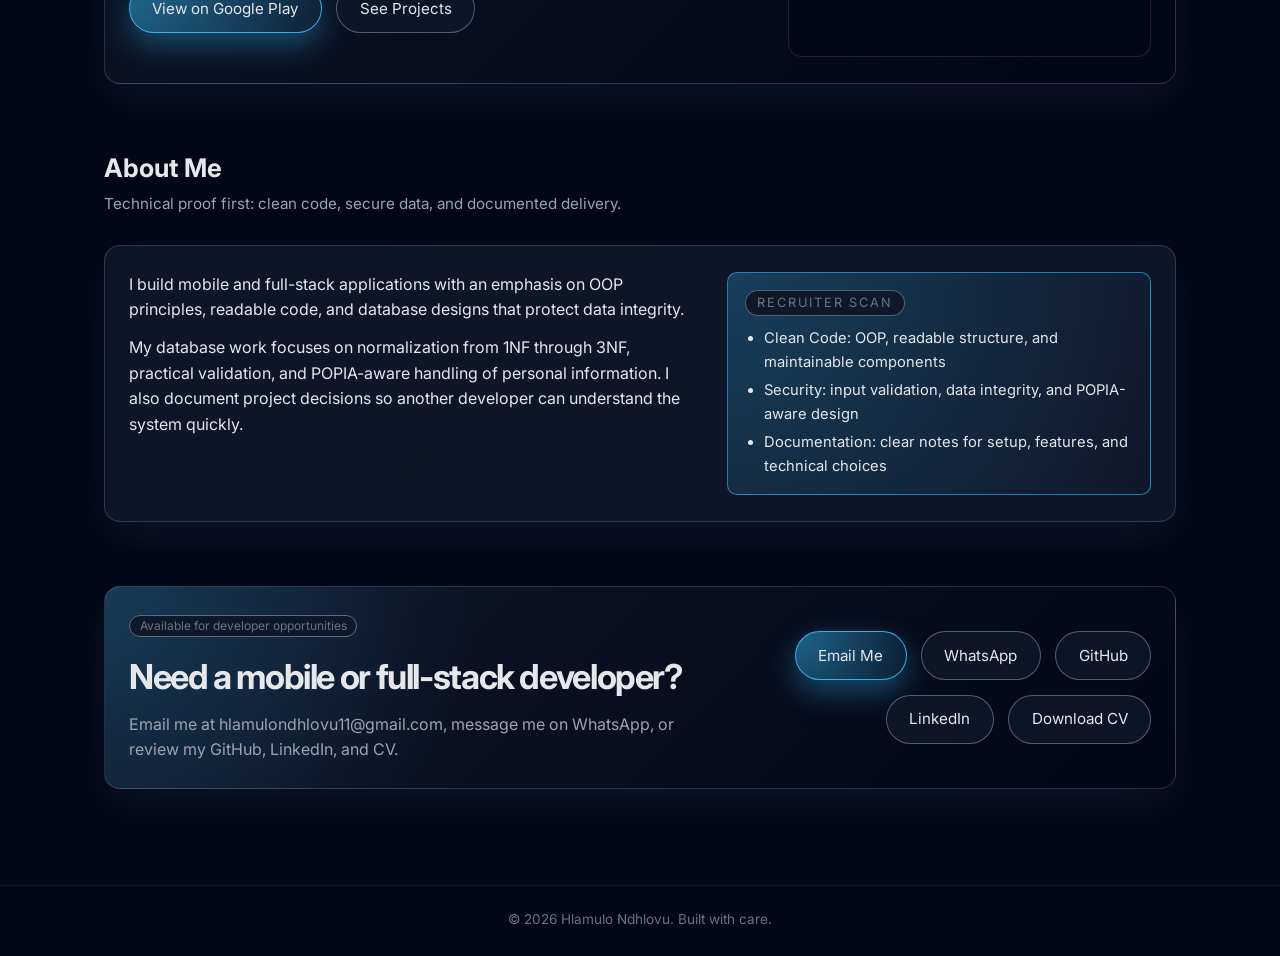
==== commit 9e32d9d7: "Add files via upload" ====
--- a/Portfolio/index.html
+++ b/Portfolio/index.html
@@ -3,7 +3,7 @@
 <head>
     <meta charset="UTF-8" />
     <meta name="viewport" content="width=device-width, initial-scale=1.0" />
-    <title>Hlamulo Ndhlovu | Full stack & Mobile Developer</title>
+    <title>Hlamulo Ndhlovu | iOS & Full-Stack Developer</title>
 
     <!-- Fonts -->
     <link rel="preconnect" href="https://fonts.googleapis.com" />
@@ -34,7 +34,9 @@
                 <li><a href="projects.html">Projects</a></li>
                 <li><a href="experience.html">Experience</a></li>
                 <li><a href="contact.html">Contact</a></li>
-                <li><a href="cv.html">CV</a></li>
+                <li><a href="https://github.com/Hlamulo-Ndhlovu" target="_blank" rel="noreferrer">GitHub</a></li>
+                <li><a href="https://www.linkedin.com/in/hlamulo-ndhlovu-a91922321" target="_blank" rel="noreferrer">LinkedIn</a></li>
+                <li><a href="Hlamulo's Resume.pdf" class="nav-cta" download>Download CV</a></li>
             </ul>
         </nav>
     </header>
@@ -43,21 +45,22 @@
     <main>
         <section class="hero" id="hero">
             <div class="hero-content">
-                <p class="hero-eyebrow">Published app builder · Full stack & Mobile Developer · Mobile-minded problem solver</p>
-                <h1>Hi, I’m <span class="accent">Hlamulo</span>. I build software people can actually use.</h1>
+                <p class="hero-eyebrow">iOS & Full-Stack Developer | Swift, Java, C#</p>
+                <h1>Native mobile apps, secure databases, and full-stack systems.</h1>
                 <p class="hero-subtitle">
-                    I design and build reliable web, mobile, and desktop experiences with clean interfaces,
-                    practical back-end thinking, and a strong focus on secure development.
+                    I build practical software with clean OOP structure, responsive interfaces, normalized SQL design,
+                    and security-aware data handling for mobile and web products.
                 </p>
                 <div class="hero-badges">
-                    <span>Published on Google Play</span>
-                    <span>Software Development Student</span>
-                    <span>Mobile Development Focus</span>
+                    <span>Published Google Play app</span>
+                    <span>Native mobile development</span>
+                    <span>Secure database design</span>
+                    <span>Clear project documentation</span>
                 </div>
                 <div class="hero-actions">
-                    <a href="projects.html" class="btn primary">View My Work</a>
+                    <a href="projects.html" class="btn primary">View Technical Proof</a>
                     <a href="Hlamulo's Resume.pdf" class="btn ghost" download>Download CV</a>
-                    <a href="contact.html" class="btn ghost">Let’s Collaborate</a>
+                    <a href="contact.html" class="btn ghost">Contact Me</a>
                 </div>
                 <div class="hero-meta">
                     <div>
@@ -66,15 +69,15 @@
                     </div>
                     <div>
                         <span class="hero-label">Core stack</span>
-                        <span class="hero-value">C# · Java · Kotlin · JavaScript · SQL</span>
-                    </div>
-                    <div>
-                        <span class="hero-label">What I build</span>
-                        <span class="hero-value">Mobile apps · Web apps · Secure systems</span>
-                    </div>
-                    <div>
-                        <span class="hero-label">Available for</span>
-                        <span class="hero-value">Junior developer roles & internships</span>
+                        <span class="hero-value">Swift · Java · C# · SQL</span>
+                    </div>
+                    <div>
+                        <span class="hero-label">Engineering focus</span>
+                        <span class="hero-value">OOP · Data integrity · POPIA-aware handling</span>
+                    </div>
+                    <div>
+                        <span class="hero-label">Workflow</span>
+                        <span class="hero-value">Git branches · Pull requests · Documentation</span>
                     </div>
                 </div>
             </div>
@@ -84,22 +87,20 @@
                         <img
                             src="assets/profile-photo.jpg"
                             alt="Portrait of Hlamulo Ndhlovu"
-                            onerror="this.style.display='none'; this.nextElementSibling.style.display='grid';"
                         />
                         <div class="profile-photo-placeholder">
                             <span>HN</span>
-                            <small>Add your photo as<br />assets/profile-photo.jpg</small>
-                        </div>
-                    </div>
-                    <p class="profile-photo-caption">Full stack & Mobile Developer</p>
+                            <small>Mobile & Full-Stack Developer</small>
+                        </div>
+                    </div>
+                    <p class="profile-photo-caption">Focused on native apps, secure data, and clean delivery.</p>
                 </div>
                 <div class="hero-card">
-                    <p class="code-title">Developer profile</p>
+                    <p class="code-title">Technical profile</p>
                     <pre class="code-block"><code>const hlamulo = {
-  focus: "full stack and mobile apps",
-  shipped: "StudySinc on Google Play",
-  goal: "junior developer role",
-  mindset: "learn, build, improve"
+  mobile: ["Swift", "Java", "Android SDK"],
+  backend: ["C#", "SQL", "Maven"],
+  standards: ["OOP", "1NF/2NF/3NF", "POPIA-aware"]
 };</code></pre>
                 </div>
             </div>
@@ -107,8 +108,8 @@
 
         <section class="section spotlight-section">
             <div class="section-header">
-                <h2>Featured Build</h2>
-                <p>A real product shipped publicly, not just a mockup.</p>
+                <h2>StudySinc Case Study</h2>
+                <p>A published Android app that shows architecture, problem solving, and deployment ownership.</p>
             </div>
             <div class="section-body spotlight-card">
                 <div>
@@ -116,9 +117,22 @@
                     <h3>StudySinc</h3>
                     <p>
                         StudySinc helps students coordinate classes, group chats, shared notes, friends,
-                        and live study sessions from one place. It shows my ability to take an idea from
-                        planning to a public release.
+                        and live study sessions from one place.
                     </p>
+                    <div class="case-study-grid">
+                        <div>
+                            <h4>Architecture</h4>
+                            <p>Built with Java for core logic and Maven for dependency management, with a structure that keeps features easier to maintain.</p>
+                        </div>
+                        <div>
+                            <h4>Technical Challenge</h4>
+                            <p>Improved local SQL query structure for faster data retrieval and more reliable study data organization.</p>
+                        </div>
+                        <div>
+                            <h4>Outcome</h4>
+                            <p>Managed the end-to-end release process and successfully published the app to Google Play.</p>
+                        </div>
+                    </div>
                     <div class="hero-actions">
                         <a href="https://play.google.com/store/apps/details?id=com.prokreatives.studysync&pcampaignid=web_share" class="btn primary" target="_blank" rel="noreferrer">View on Google Play</a>
                         <a href="projects.html" class="btn ghost">See Projects</a>
@@ -130,12 +144,12 @@
                         <span>Google Play</span>
                     </div>
                     <div>
-                        <strong>Category</strong>
-                        <span>Education</span>
-                    </div>
-                    <div>
-                        <strong>Built for</strong>
-                        <span>Students & study groups</span>
+                        <strong>Architecture</strong>
+                        <span>Java core logic + Maven dependencies</span>
+                    </div>
+                    <div>
+                        <strong>Engineering proof</strong>
+                        <span>SQL optimization, deployment, documentation</span>
                     </div>
                 </div>
             </div>
@@ -145,28 +159,46 @@
         <section class="section" id="about">
             <div class="section-header">
                 <h2>About Me</h2>
-                <p>A developer who turns ideas into working, useful products.</p>
+                <p>Technical proof first: clean code, secure data, and documented delivery.</p>
             </div>
             <div class="section-body about-grid">
                 <div>
                     <p>
-                        I’m a Software Development student and Full stack & Mobile Developer with a strong interest in cyber security.
-                        I enjoy building applications that are practical, responsive, and easy to understand.
+                        I build mobile and full-stack applications with an emphasis on OOP principles, readable code,
+                        and database designs that protect data integrity.
                     </p>
                     <p>
-                        My goal is to grow into a strong junior developer who can contribute to real teams, write maintainable code,
-                        and keep learning while solving real problems.
+                        My database work focuses on normalization from 1NF through 3NF, practical validation,
+                        and POPIA-aware handling of personal information. I also document project decisions so
+                        another developer can understand the system quickly.
                     </p>
                 </div>
                 <div class="about-highlights">
                     <div class="pill-card">
-                        <span class="pill-title">What I bring</span>
+                        <span class="pill-title">Recruiter scan</span>
                         <ul>
-                            <li>Solid understanding of full‑stack web fundamentals</li>
-                            <li>Attention to security, performance, and UI/UX detail</li>
-                            <li>Collaborative mindset with a strong learning attitude</li>
+                            <li>Clean Code: OOP, readable structure, and maintainable components</li>
+                            <li>Security: input validation, data integrity, and POPIA-aware design</li>
+                            <li>Documentation: clear notes for setup, features, and technical choices</li>
                         </ul>
                     </div>
+                </div>
+            </div>
+        </section>
+
+        <section class="section contact-cta-section">
+            <div class="section-body contact-cta-card">
+                <div>
+                    <span class="project-tag">Available for developer opportunities</span>
+                    <h2>Need a mobile or full-stack developer?</h2>
+                    <p>Email me at hlamulondhlovu11@gmail.com, message me on WhatsApp, or review my GitHub, LinkedIn, and CV.</p>
+                </div>
+                <div class="hero-actions">
+                    <a href="mailto:hlamulondhlovu11@gmail.com" class="btn primary">Email Me</a>
+                    <a href="https://wa.me/27783559141" class="btn ghost" target="_blank" rel="noreferrer">WhatsApp</a>
+                    <a href="https://github.com/Hlamulo-Ndhlovu" class="btn ghost" target="_blank" rel="noreferrer">GitHub</a>
+                    <a href="https://www.linkedin.com/in/hlamulo-ndhlovu-a91922321" class="btn ghost" target="_blank" rel="noreferrer">LinkedIn</a>
+                    <a href="Hlamulo's Resume.pdf" class="btn ghost" download>Download CV</a>
                 </div>
             </div>
         </section>
--- a/Portfolio/style.css
+++ b/Portfolio/style.css
@@ -129,7 +129,7 @@
 .nav-links {
     display: flex;
     align-items: center;
-    gap: 1.75rem;
+    gap: 1.05rem;
     font-size: 0.95rem;
     color: var(--text-muted);
 }
@@ -159,6 +159,18 @@
 .nav-links a:hover::after,
 .nav-links a.active::after {
     width: 100%;
+}
+
+.nav-links a.nav-cta {
+    padding: 0.5rem 0.95rem;
+    border-radius: var(--radius-pill);
+    border: 1px solid rgba(56, 189, 248, 0.7);
+    background: rgba(56, 189, 248, 0.12);
+    color: var(--text-main);
+}
+
+.nav-links a.nav-cta::after {
+    display: none;
 }
 
 .nav-toggle {
@@ -474,6 +486,31 @@
     margin-top: 0.6rem;
 }
 
+.case-study-grid {
+    display: grid;
+    grid-template-columns: repeat(3, minmax(0, 1fr));
+    gap: 0.85rem;
+    margin-top: 1.1rem;
+}
+
+.case-study-grid div {
+    padding: 0.95rem;
+    border-radius: 14px;
+    background: rgba(2, 6, 23, 0.58);
+    border: 1px solid rgba(148, 163, 184, 0.18);
+}
+
+.case-study-grid h4 {
+    font-size: 0.92rem;
+    color: var(--text-main);
+    margin-bottom: 0.35rem;
+}
+
+.case-study-grid p {
+    margin-top: 0;
+    font-size: 0.88rem;
+}
+
 .spotlight-metrics {
     display: grid;
     gap: 0.75rem;
@@ -580,7 +617,7 @@
 /* Skills */
 .skills-grid {
     display: grid;
-    grid-template-columns: repeat(3, minmax(0, 1fr));
+    grid-template-columns: repeat(4, minmax(0, 1fr));
     gap: 1.6rem;
 }
 
@@ -861,6 +898,32 @@
 
 .form-status.is-success {
     color: var(--accent);
+}
+
+.contact-cta-card {
+    display: flex;
+    align-items: center;
+    justify-content: space-between;
+    gap: 1.5rem;
+    background:
+        radial-gradient(circle at 0 0, rgba(56, 189, 248, 0.22), transparent 34%),
+        linear-gradient(135deg, rgba(15, 23, 42, 0.98), rgba(2, 6, 23, 0.98));
+}
+
+.contact-cta-card h2 {
+    margin-top: 0.7rem;
+    font-size: clamp(1.5rem, 3vw, 2.15rem);
+    letter-spacing: -0.04em;
+}
+
+.contact-cta-card p {
+    margin-top: 0.45rem;
+    color: var(--text-muted);
+}
+
+.contact-cta-card .hero-actions {
+    justify-content: flex-end;
+    margin: 0;
 }
 
 /* Footer */
--- a/Portfolio/mediaqueries.css
+++ b/Portfolio/mediaqueries.css
@@ -50,8 +50,18 @@
     }
 
     .spotlight-card,
+    .case-study-grid,
     .project-impact {
         grid-template-columns: minmax(0, 1fr);
+    }
+
+    .contact-cta-card {
+        align-items: flex-start;
+        flex-direction: column;
+    }
+
+    .contact-cta-card .hero-actions {
+        justify-content: flex-start;
     }
 
     .featured-project {
